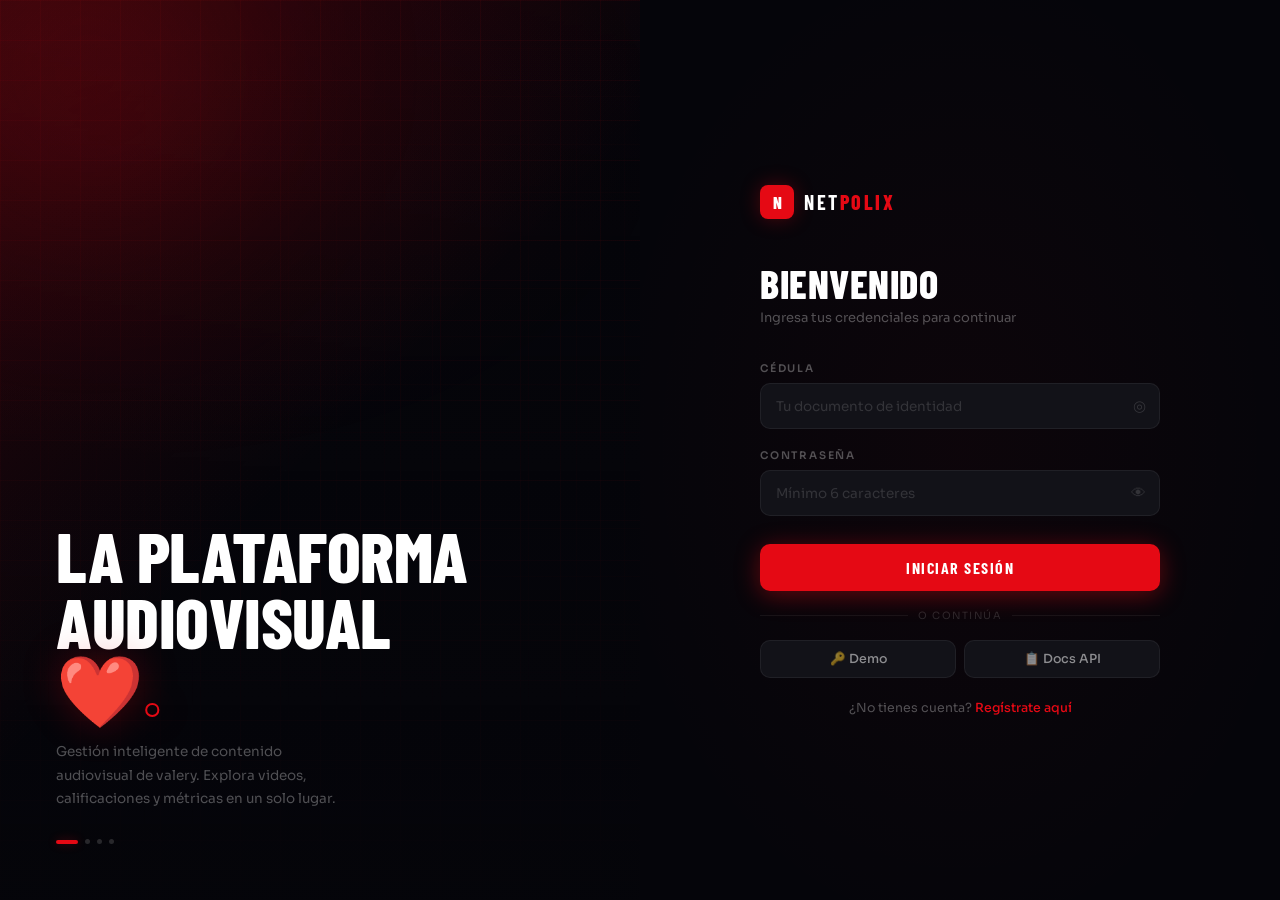
==== backend/pages/login.html @ df2c18c1 "NETPOLIX 3.0.1.2" ====
<!DOCTYPE html>
<html lang="es">
<head>
<meta charset="UTF-8">
<meta name="viewport" content="width=device-width, initial-scale=1.0">
<title>NetPolix — Iniciar Sesión</title>
<link rel="preconnect" href="https://fonts.googleapis.com">
<link rel="preconnect" href="https://fonts.gstatic.com" crossorigin>
<link href="https://fonts.googleapis.com/css2?family=Barlow+Condensed:wght@400;600;700;800&family=Sora:wght@300;400;500;600&family=JetBrains+Mono:wght@400;500&display=swap" rel="stylesheet">
<style>
*,*::before,*::after{box-sizing:border-box;margin:0;padding:0}
:root{
  --red:#e50914;--red-b:#ff2230;--red-d:rgba(229,9,20,.14);--red-g:rgba(229,9,20,.3);
  --bg:#05050a;--s1:#0d0d14;--s2:#121218;--s3:#191920;--s4:#202028;
  --b1:rgba(255,255,255,.06);--b2:rgba(255,255,255,.11);--b3:rgba(255,255,255,.18);
  --t1:#ffffff;--t2:rgba(255,255,255,.82);--t3:rgba(255,255,255,.52);--t4:rgba(255,255,255,.3);--t5:rgba(255,255,255,.14);
  --fd:'Barlow Condensed',sans-serif;--fb:'Sora',sans-serif;--fm:'JetBrains Mono',monospace;
  --ec:cubic-bezier(.16,1,.3,1);
}
html{-webkit-font-smoothing:antialiased;text-rendering:optimizeLegibility}
body{font-family:var(--fb);background:var(--bg);color:var(--t2);min-height:100vh;overflow-x:hidden}
::-webkit-scrollbar{width:3px}::-webkit-scrollbar-thumb{background:var(--s4);border-radius:3px}
::selection{background:var(--red-d);color:var(--t1)}
 
.scene{position:fixed;inset:0;z-index:0;pointer-events:none;overflow:hidden}
.scene-grad{position:absolute;inset:0;background:
  radial-gradient(ellipse 70% 60% at 10% 15%,rgba(229,9,20,.13) 0%,transparent 60%),
  radial-gradient(ellipse 50% 40% at 90% 85%,rgba(229,9,20,.07) 0%,transparent 55%)}
.scene-grid{position:absolute;inset:0;
  background-image:linear-gradient(rgba(229,9,20,.04) 1px,transparent 1px),linear-gradient(90deg,rgba(229,9,20,.04) 1px,transparent 1px);
  background-size:48px 48px;
  -webkit-mask-image:radial-gradient(ellipse 70% 70% at 50% 50%,black 20%,transparent 100%);
  mask-image:radial-gradient(ellipse 70% 70% at 50% 50%,black 20%,transparent 100%)}
.orb{position:absolute;border-radius:50%;filter:blur(70px);animation:orbF 18s ease-in-out infinite}
.o1{width:500px;height:500px;background:radial-gradient(circle,rgba(229,9,20,.16) 0%,transparent 70%);top:-180px;left:-160px}
.o2{width:400px;height:400px;background:radial-gradient(circle,rgba(229,9,20,.09) 0%,transparent 70%);bottom:-120px;right:-120px;animation-delay:-7s}
@keyframes orbF{0%,100%{transform:translate(0,0)}40%{transform:translate(24px,-18px)}70%{transform:translate(-16px,22px)}}
 
.shell{position:relative;z-index:1;display:grid;grid-template-columns:1fr 1fr;min-height:100vh}
 
.vis{position:relative;overflow:hidden;display:flex;flex-direction:column;justify-content:flex-end;padding:56px}
.vis-bg{position:absolute;inset:0;
  background:linear-gradient(135deg,rgba(229,9,20,.18) 0%,transparent 50%),
    linear-gradient(to top,rgba(5,5,10,.97) 0%,rgba(5,5,10,.2) 100%);z-index:1}
.vis-grid{position:absolute;inset:0;
  background-image:linear-gradient(rgba(229,9,20,.07) 1px,transparent 1px),linear-gradient(90deg,rgba(229,9,20,.07) 1px,transparent 1px);
  background-size:40px 40px;z-index:0}
.vis-body{position:relative;z-index:2}
.vis-tag{font-family:var(--fd);font-size:clamp(44px,5.5vw,72px);font-weight:800;line-height:.95;text-transform:uppercase;color:var(--t1);letter-spacing:-.5px;margin-bottom:18px}
.vis-tag em{font-style:normal;color:transparent;display:block;-webkit-text-stroke:2px var(--red);text-shadow:0 0 40px var(--red-g)}
.vis-sub{color:var(--t4);font-size:13.5px;line-height:1.75;max-width:300px;margin-bottom:28px}
.vis-dots{display:flex;gap:7px;align-items:center}
.vis-dots span{width:5px;height:5px;border-radius:50%;background:var(--t5)}
.vis-dots span:first-child{width:22px;height:4px;border-radius:2px;background:var(--red);box-shadow:0 0 10px var(--red-g)}
 
.auth-panel{display:flex;align-items:center;justify-content:center;padding:40px 32px;background:var(--bg);position:relative}
.auth-panel::before{content:'';position:absolute;inset:0;background:radial-gradient(ellipse 80% 80% at 50% 50%,rgba(229,9,20,.035) 0%,transparent 70%);pointer-events:none}
.box{width:100%;max-width:400px;position:relative;z-index:1;animation:slideUp .7s var(--ec) both}
 
.logo{display:flex;align-items:center;gap:10px;margin-bottom:44px;text-decoration:none}
.logo-mark{width:34px;height:34px;background:var(--red);border-radius:8px;display:flex;align-items:center;justify-content:center;font-family:var(--fd);font-size:17px;font-weight:800;color:#fff;box-shadow:0 0 20px var(--red-g);flex-shrink:0}
.logo-name{font-family:var(--fd);font-size:20px;font-weight:700;letter-spacing:2.5px;text-transform:uppercase;color:var(--t1)}
.logo-name b{color:var(--red);font-weight:800}
 
.h-title{font-family:var(--fd);font-size:40px;font-weight:800;text-transform:uppercase;letter-spacing:.5px;color:var(--t1);line-height:1;margin-bottom:6px}
.h-sub{font-size:13px;color:var(--t4);margin-bottom:36px}
 
.fg{margin-bottom:20px;position:relative}
.fl{display:block;font-size:10.5px;font-weight:600;letter-spacing:1.8px;text-transform:uppercase;color:var(--t4);margin-bottom:8px;transition:color .25s}
.fi{width:100%;background:var(--s2);border:1px solid var(--b1);border-radius:10px;padding:13px 44px 13px 15px;color:var(--t1);font-family:var(--fb);font-size:14.5px;outline:none;transition:border-color .25s,background .25s,box-shadow .25s}
.fi::placeholder{color:var(--t5);font-size:13.5px}
.fi:hover{border-color:var(--b2);background:var(--s3)}
.fi:focus{border-color:rgba(229,9,20,.5);background:var(--s3);box-shadow:0 0 0 3px rgba(229,9,20,.09),0 0 24px rgba(229,9,20,.07)}
.fg:focus-within .fl{color:var(--red)}
.ficon{position:absolute;right:14px;bottom:14px;color:var(--t5);font-size:15px;pointer-events:none;transition:color .25s;background:none;border:none;cursor:pointer;font-family:inherit}
.fg:focus-within .ficon{color:rgba(229,9,20,.7)}
 
.btn-p{width:100%;margin-top:8px;padding:14px;background:var(--red);color:#fff;font-family:var(--fd);font-size:16px;font-weight:700;letter-spacing:1.5px;text-transform:uppercase;border:none;border-radius:10px;cursor:pointer;position:relative;overflow:hidden;box-shadow:0 4px 24px rgba(229,9,20,.42);transition:background .2s,box-shadow .2s,transform .15s}
.btn-p:hover:not(:disabled){background:var(--red-b);box-shadow:0 6px 36px rgba(229,9,20,.6);transform:translateY(-1px)}
.btn-p:active:not(:disabled){transform:scale(.98)}
.btn-p:disabled{opacity:.45;cursor:not-allowed;box-shadow:none}
.btn-p.ld{color:transparent}
.btn-p.ld::before{content:'';position:absolute;width:17px;height:17px;border:2px solid rgba(255,255,255,.3);border-top-color:#fff;border-radius:50%;animation:spin .65s linear infinite;top:50%;left:50%;transform:translate(-50%,-50%)}
 
.btn-row{display:flex;gap:8px;margin-top:12px}
.btn-g{flex:1;padding:10px;background:var(--s2);border:1px solid var(--b1);color:var(--t3);font-family:var(--fb);font-size:12.5px;font-weight:500;border-radius:10px;cursor:pointer;transition:border-color .2s,background .2s,color .2s}
.btn-g:hover{border-color:var(--b2);background:var(--s3);color:var(--t2)}
 
.divider{display:flex;align-items:center;gap:10px;margin:18px 0;color:var(--t5);font-size:10px;letter-spacing:1.5px;text-transform:uppercase}
.divider::before,.divider::after{content:'';flex:1;height:1px;background:var(--b1)}
 
.msg{display:flex;align-items:center;gap:9px;padding:11px 14px;border-radius:10px;font-size:13px;margin-bottom:16px;animation:slideUp .3s var(--ec)}
.msg-err{background:rgba(229,9,20,.08);border:1px solid rgba(229,9,20,.22);color:#ff7070}
.hidden{display:none!important}
 
.alink{text-align:center;margin-top:22px;font-size:12.5px;color:var(--t4)}
.alink a{color:var(--red);text-decoration:none;font-weight:500;transition:color .2s}
.alink a:hover{color:var(--red-b);text-decoration:underline;text-underline-offset:3px}
 
@keyframes slideUp{from{opacity:0;transform:translateY(22px)}to{opacity:1;transform:translateY(0)}}
@keyframes spin{to{transform:translate(-50%,-50%) rotate(360deg)}}
 
@media(max-width:860px){.shell{grid-template-columns:1fr}.vis{display:none}}
@media(max-width:480px){.auth-panel{padding:28px 20px}.h-title{font-size:34px}}
</style>
</head>
<body>
 
<div class="scene">
  <div class="scene-grad"></div>
  <div class="scene-grid"></div>
  <div class="orb o1"></div>
  <div class="orb o2"></div>
</div>
 
<div class="shell">
 
  <div class="vis">
    <div class="vis-grid"></div>
    <div class="vis-bg"></div>
    <div class="vis-body">
      <div class="vis-tag">La plataforma<br>audiovisual<em>❤️.</em></div>
      <p class="vis-sub">Gestión inteligente de contenido audiovisual de valery. Explora videos, calificaciones y métricas en un solo lugar.</p>
      <div class="vis-dots"><span></span><span></span><span></span><span></span></div>
    </div>
  </div>
 
  <div class="auth-panel">
    <div class="box">
 
      <a href="#" class="logo">
        <div class="logo-mark">N</div>
        <span class="logo-name">Net<b>Polix</b></span>
      </a>
 
      <h1 class="h-title">Bienvenido</h1>
      <p class="h-sub">Ingresa tus credenciales para continuar</p>
 
      <div id="error-message" class="msg msg-err hidden" role="alert">
        <span>⚠</span><span id="error-text"></span>
      </div>
 
      <form id="login-form" novalidate autocomplete="on">
        <div class="fg">
          <label class="fl" for="cedula">Cédula</label>
          <input type="text" id="cedula" class="fi" required placeholder="Tu documento de identidad" autocomplete="username">
          <span class="ficon" style="pointer-events:none">◎</span>
        </div>
        <div class="fg">
          <label class="fl" for="password">Contraseña</label>
          <input type="password" id="password" class="fi" required minlength="6" placeholder="Mínimo 6 caracteres" autocomplete="current-password">
          <button type="button" id="toggle-pw" class="ficon" style="pointer-events:auto;cursor:pointer" aria-label="Mostrar contraseña">👁</button>
        </div>
        <button type="submit" class="btn-p" id="submit-btn">Iniciar Sesión</button>
      </form>
 
      <div class="divider">o continúa</div>
      <div class="btn-row">
        <button class="btn-g">🔑 Demo</button>
        <button class="btn-g">📋 Docs API</button>
      </div>
 
      <p class="alink">¿No tienes cuenta? <a href="/registro">Regístrate aquí</a></p>
    </div>
  </div>
 
</div>
 
<script type="module">
  import { api } from "/static/js/api.js";
  import { auth } from "/static/js/auth.js";
  
  if (auth.estaAutenticado()) window.location.href = "/dashboard";
 
  const form     = document.getElementById("login-form");
  const btn      = document.getElementById("submit-btn");
  const errDiv   = document.getElementById("error-message");
  const errText  = document.getElementById("error-text");
  const togglePw = document.getElementById("toggle-pw");
  const pwInput  = document.getElementById("password");
 
  togglePw.addEventListener("click", () => {
    const show = pwInput.type === "password";
    pwInput.type = show ? "text" : "password";
    togglePw.textContent = show ? "🙈" : "👁";
  });
 
  form.addEventListener("submit", async (e) => {
    e.preventDefault();
    const cedula   = document.getElementById("cedula").value.trim();
    const password = pwInput.value;
    btn.disabled = true;
    btn.classList.add("ld");
    errDiv.classList.add("hidden");
    try {
      await api.auth.login(cedula, password);
      btn.textContent = "✓ Acceso concedido";
      btn.style.background = "#16a34a";
      btn.style.boxShadow = "0 4px 20px rgba(22,163,74,.4)";
      setTimeout(() => { window.location.href = "/dashboard"; }, 600);
    } catch (err) {
      errText.textContent = err.message;
      errDiv.classList.remove("hidden");
      btn.disabled = false;
      btn.classList.remove("ld");
    }
  });
</script>
</body>
</html>
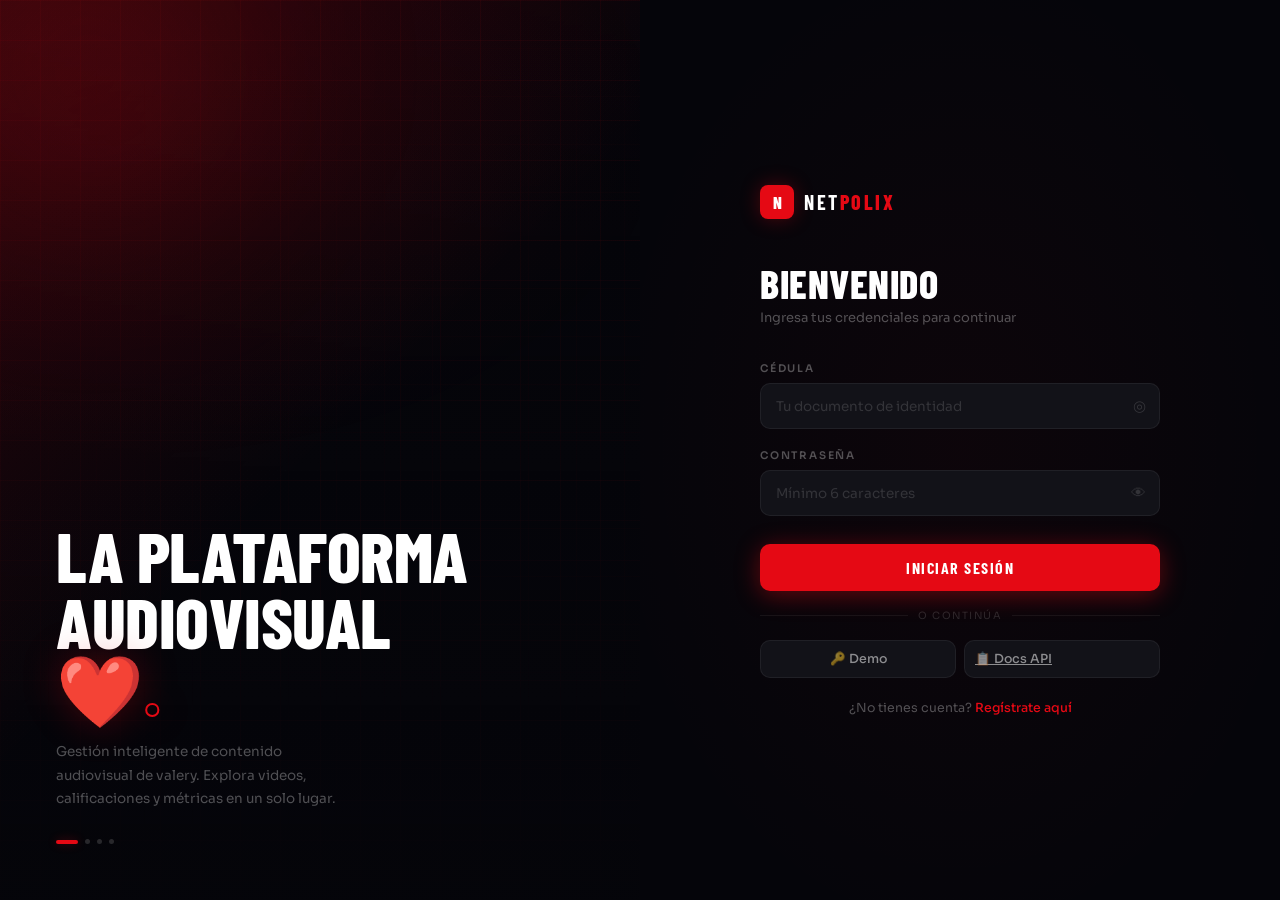
==== commit 43c9b719: "NETPOLIX 3.2.0" ====
--- a/backend/pages/login.html
+++ b/backend/pages/login.html
@@ -157,7 +157,7 @@
       <div class="divider">o continúa</div>
       <div class="btn-row">
         <button class="btn-g">🔑 Demo</button>
-        <button class="btn-g">📋 Docs API</button>
+        <a href="/static/manual_netpolix.html" target="_blank" class="btn-g">📋 Docs API</a>
       </div>
  
       <p class="alink">¿No tienes cuenta? <a href="/registro">Regístrate aquí</a></p>
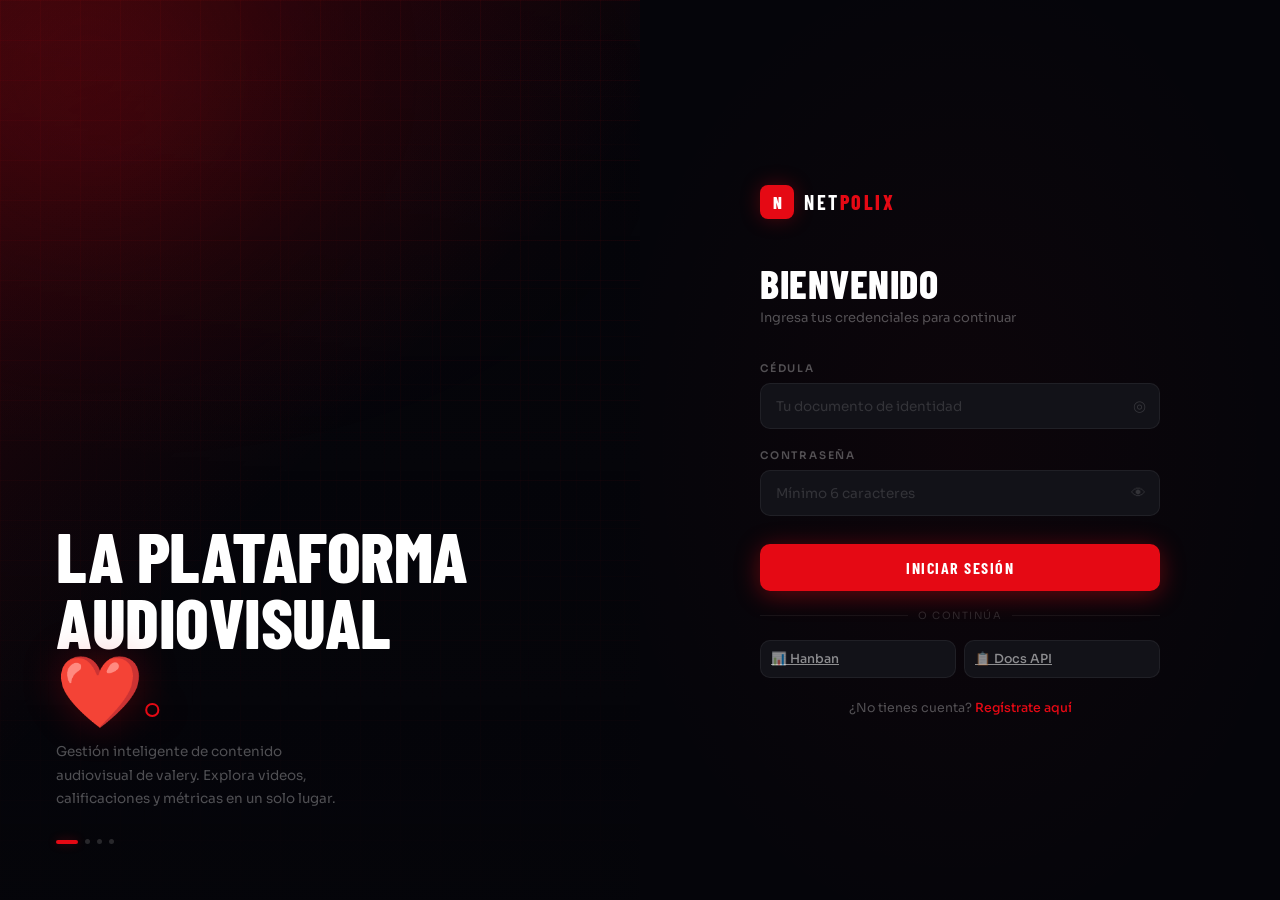
==== commit 66784a4a: "vs" ====
--- a/backend/pages/login.html
+++ b/backend/pages/login.html
@@ -156,7 +156,7 @@
  
       <div class="divider">o continúa</div>
       <div class="btn-row">
-        <button class="btn-g">🔑 Demo</button>
+        <a href="/static/netpolix-hanban.html" target="_blank" class="btn-g">📊 Hanban</a>
         <a href="/static/manual_netpolix.html" target="_blank" class="btn-g">📋 Docs API</a>
       </div>
  
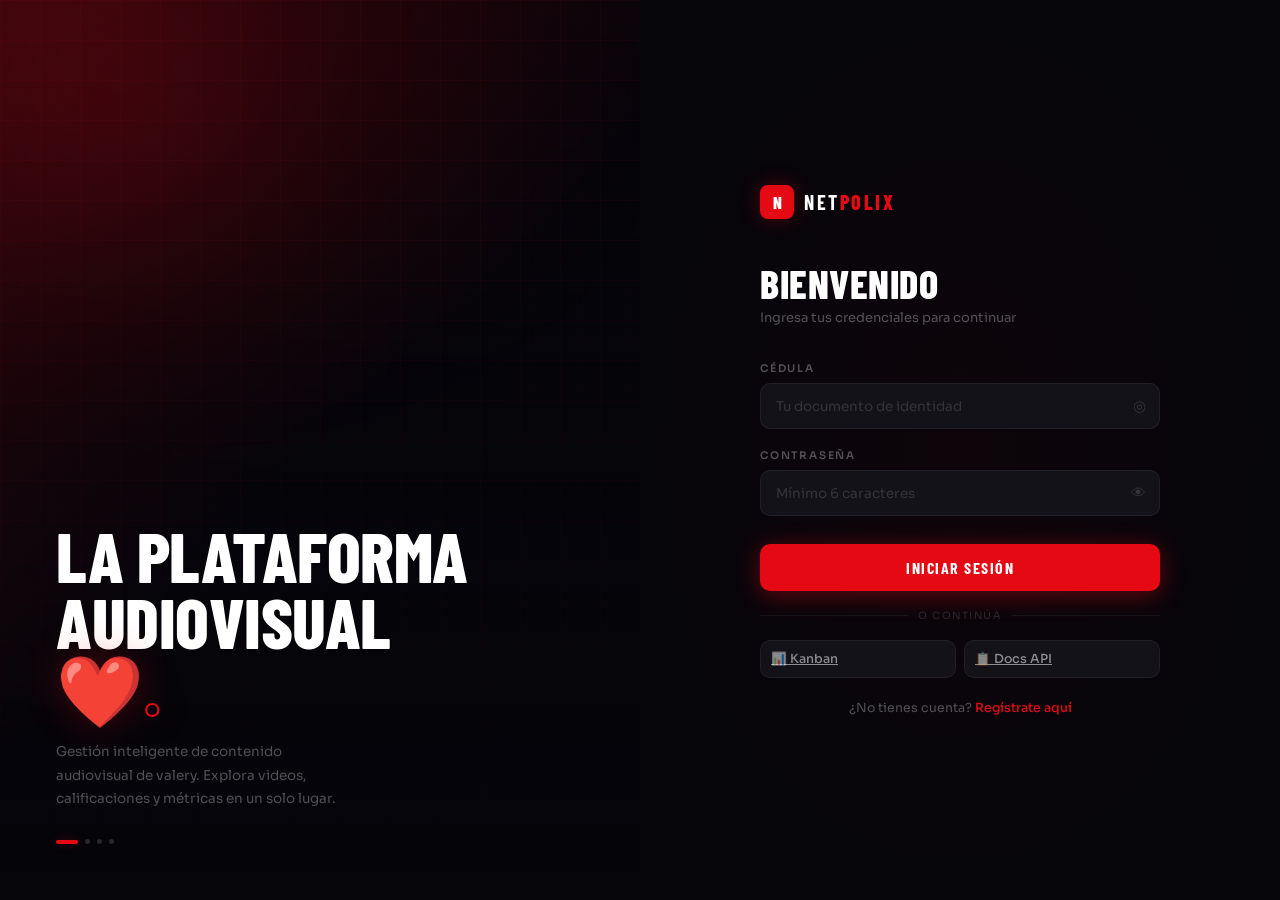
==== commit ca099786: "vss" ====
--- a/backend/pages/login.html
+++ b/backend/pages/login.html
@@ -156,7 +156,7 @@
  
       <div class="divider">o continúa</div>
       <div class="btn-row">
-        <a href="/static/netpolix-hanban.html" target="_blank" class="btn-g">📊 Hanban</a>
+        <a href="/static/netpolix-kanban.html" target="_blank" class="btn-g">📊 Kanban</a>
         <a href="/static/manual_netpolix.html" target="_blank" class="btn-g">📋 Docs API</a>
       </div>
  
